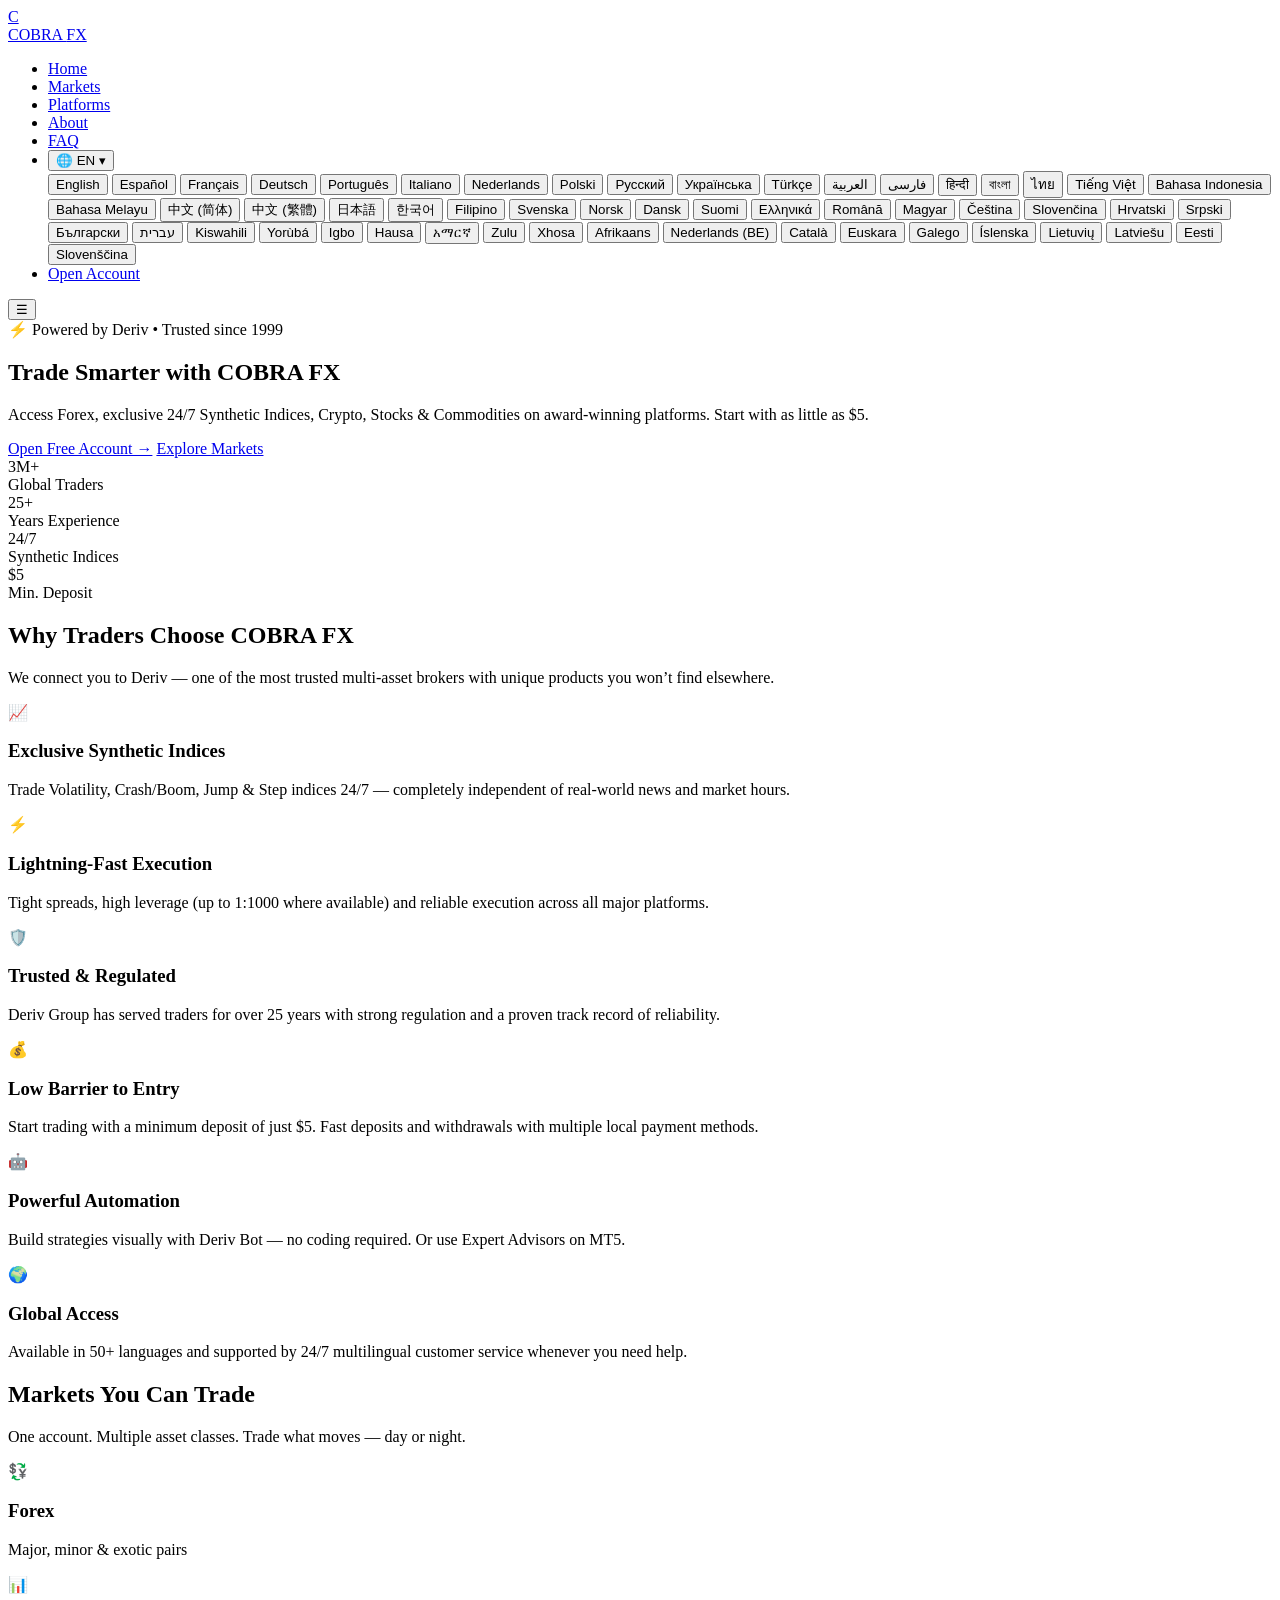
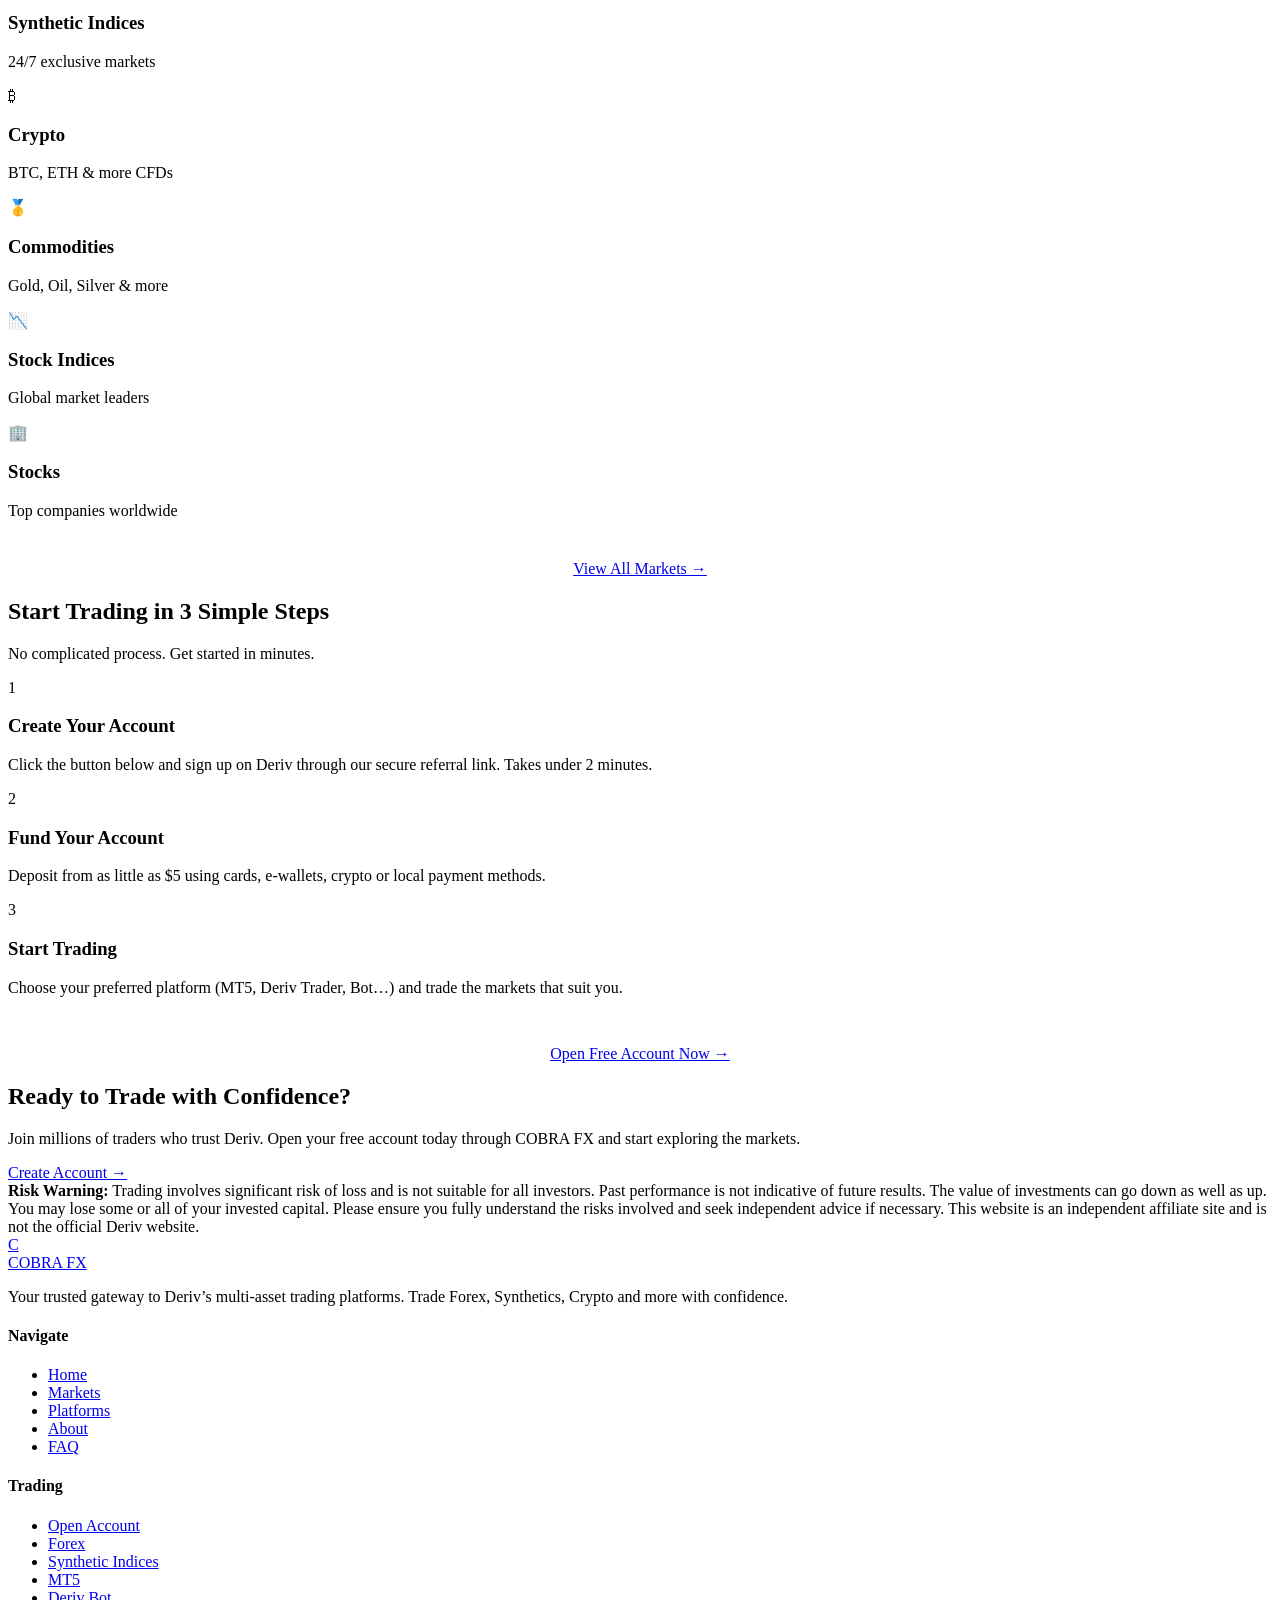
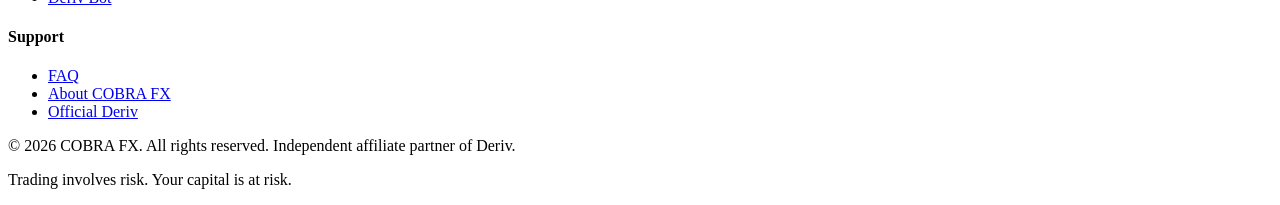
==== index.html @ 8d93c989 "Add files via upload" ====
<!DOCTYPE html>
<html lang="en">
<head>
  <meta charset="UTF-8">
  <meta name="viewport" content="width=device-width, initial-scale=1.0">
  <title>COBRA FX | Trade Forex, Synthetics & More with Deriv</title>
  <meta name="description" content="COBRA FX – Your gateway to professional trading on Deriv. Trade Forex, Synthetic Indices, Crypto, Stocks & Commodities 24/7. Low deposits, tight spreads, powerful platforms.">
  <link rel="preconnect" href="https://fonts.googleapis.com">
  <link rel="preconnect" href="https://fonts.gstatic.com" crossorigin>
  <link href="https://fonts.googleapis.com/css2?family=Inter:wght@400;500;600;700;800&display=swap" rel="stylesheet">
  <link rel="stylesheet" href="css/styles.css">
</head>
<body>
  <!-- Header -->
  <header class="header">
    <div class="container">
      <nav class="nav">
        <a href="index.html" class="logo">
          <div class="logo-icon">C</div>
          COBRA <span>FX</span>
        </a>
        <ul class="nav-links">
          <li><a href="index.html" class="active">Home</a></li>
          <li><a href="markets.html">Markets</a></li>
          <li><a href="platforms.html">Platforms</a></li>
          <li><a href="about.html">About</a></li>
          <li><a href="faq.html">FAQ</a></li>
          <li>
            <div class="lang-selector">
              <button class="lang-btn">🌐 EN ▾</button>
              <div class="lang-dropdown">
                <button>English</button>
                <button>Español</button>
                <button>Français</button>
                <button>Deutsch</button>
                <button>Português</button>
                <button>Italiano</button>
                <button>Nederlands</button>
                <button>Polski</button>
                <button>Русский</button>
                <button>Українська</button>
                <button>Türkçe</button>
                <button>العربية</button>
                <button>فارسی</button>
                <button>हिन्दी</button>
                <button>বাংলা</button>
                <button>ไทย</button>
                <button>Tiếng Việt</button>
                <button>Bahasa Indonesia</button>
                <button>Bahasa Melayu</button>
                <button>中文 (简体)</button>
                <button>中文 (繁體)</button>
                <button>日本語</button>
                <button>한국어</button>
                <button>Filipino</button>
                <button>Svenska</button>
                <button>Norsk</button>
                <button>Dansk</button>
                <button>Suomi</button>
                <button>Ελληνικά</button>
                <button>Română</button>
                <button>Magyar</button>
                <button>Čeština</button>
                <button>Slovenčina</button>
                <button>Hrvatski</button>
                <button>Srpski</button>
                <button>Български</button>
                <button>עברית</button>
                <button>Kiswahili</button>
                <button>Yorùbá</button>
                <button>Igbo</button>
                <button>Hausa</button>
                <button>አማርኛ</button>
                <button>Zulu</button>
                <button>Xhosa</button>
                <button>Afrikaans</button>
                <button>Nederlands (BE)</button>
                <button>Català</button>
                <button>Euskara</button>
                <button>Galego</button>
                <button>Íslenska</button>
                <button>Lietuvių</button>
                <button>Latviešu</button>
                <button>Eesti</button>
                <button>Slovenščina</button>
              </div>
            </div>
          </li>
          <li><a href="https://partner-tracking.deriv.com/click?a=7270&o=1&c=3&link_id=1" class="nav-cta" target="_blank" rel="noopener">Open Account</a></li>
        </ul>
        <button class="mobile-toggle" aria-label="Menu">☰</button>
      </nav>
    </div>
  </header>

  <!-- Hero -->
  <section class="hero">
    <div class="container">
      <div class="hero-content">
        <div class="hero-badge">⚡ Powered by Deriv • Trusted since 1999</div>
        <h1>Trade Smarter with <span class="highlight">COBRA FX</span></h1>
        <p class="hero-sub">Access Forex, exclusive 24/7 Synthetic Indices, Crypto, Stocks & Commodities on award-winning platforms. Start with as little as $5.</p>
        <div class="hero-actions">
          <a href="https://partner-tracking.deriv.com/click?a=7270&o=1&c=3&link_id=1" class="btn btn-primary btn-lg" target="_blank" rel="noopener">Open Free Account →</a>
          <a href="markets.html" class="btn btn-outline btn-lg">Explore Markets</a>
        </div>
        <div class="hero-stats">
          <div class="stat">
            <div class="stat-value">3M+</div>
            <div class="stat-label">Global Traders</div>
          </div>
          <div class="stat">
            <div class="stat-value">25+</div>
            <div class="stat-label">Years Experience</div>
          </div>
          <div class="stat">
            <div class="stat-value">24/7</div>
            <div class="stat-label">Synthetic Indices</div>
          </div>
          <div class="stat">
            <div class="stat-value">$5</div>
            <div class="stat-label">Min. Deposit</div>
          </div>
        </div>
      </div>
    </div>
  </section>

  <!-- Why Trade -->
  <section class="section">
    <div class="container">
      <div class="section-header">
        <h2>Why Traders Choose COBRA FX</h2>
        <p>We connect you to Deriv — one of the most trusted multi-asset brokers with unique products you won’t find elsewhere.</p>
      </div>
      <div class="cards-grid">
        <div class="card">
          <div class="card-icon">📈</div>
          <h3>Exclusive Synthetic Indices</h3>
          <p>Trade Volatility, Crash/Boom, Jump & Step indices 24/7 — completely independent of real-world news and market hours.</p>
        </div>
        <div class="card">
          <div class="card-icon">⚡</div>
          <h3>Lightning-Fast Execution</h3>
          <p>Tight spreads, high leverage (up to 1:1000 where available) and reliable execution across all major platforms.</p>
        </div>
        <div class="card">
          <div class="card-icon">🛡️</div>
          <h3>Trusted & Regulated</h3>
          <p>Deriv Group has served traders for over 25 years with strong regulation and a proven track record of reliability.</p>
        </div>
        <div class="card">
          <div class="card-icon">💰</div>
          <h3>Low Barrier to Entry</h3>
          <p>Start trading with a minimum deposit of just $5. Fast deposits and withdrawals with multiple local payment methods.</p>
        </div>
        <div class="card">
          <div class="card-icon">🤖</div>
          <h3>Powerful Automation</h3>
          <p>Build strategies visually with Deriv Bot — no coding required. Or use Expert Advisors on MT5.</p>
        </div>
        <div class="card">
          <div class="card-icon">🌍</div>
          <h3>Global Access</h3>
          <p>Available in 50+ languages and supported by 24/7 multilingual customer service whenever you need help.</p>
        </div>
      </div>
    </div>
  </section>

  <!-- Markets Preview -->
  <section class="section" style="background: var(--bg-secondary);">
    <div class="container">
      <div class="section-header">
        <h2>Markets You Can Trade</h2>
        <p>One account. Multiple asset classes. Trade what moves — day or night.</p>
      </div>
      <div class="markets-grid">
        <div class="market-card">
          <div class="market-icon">💱</div>
          <h3>Forex</h3>
          <p>Major, minor & exotic pairs</p>
        </div>
        <div class="market-card">
          <div class="market-icon">📊</div>
          <h3>Synthetic Indices</h3>
          <p>24/7 exclusive markets</p>
        </div>
        <div class="market-card">
          <div class="market-icon">₿</div>
          <h3>Crypto</h3>
          <p>BTC, ETH & more CFDs</p>
        </div>
        <div class="market-card">
          <div class="market-icon">🥇</div>
          <h3>Commodities</h3>
          <p>Gold, Oil, Silver & more</p>
        </div>
        <div class="market-card">
          <div class="market-icon">📉</div>
          <h3>Stock Indices</h3>
          <p>Global market leaders</p>
        </div>
        <div class="market-card">
          <div class="market-icon">🏢</div>
          <h3>Stocks</h3>
          <p>Top companies worldwide</p>
        </div>
      </div>
      <div style="text-align: center; margin-top: 40px;">
        <a href="markets.html" class="btn btn-outline">View All Markets →</a>
      </div>
    </div>
  </section>

  <!-- How it Works -->
  <section class="section">
    <div class="container">
      <div class="section-header">
        <h2>Start Trading in 3 Simple Steps</h2>
        <p>No complicated process. Get started in minutes.</p>
      </div>
      <div class="steps">
        <div class="step">
          <div class="step-number">1</div>
          <h3>Create Your Account</h3>
          <p>Click the button below and sign up on Deriv through our secure referral link. Takes under 2 minutes.</p>
        </div>
        <div class="step">
          <div class="step-number">2</div>
          <h3>Fund Your Account</h3>
          <p>Deposit from as little as $5 using cards, e-wallets, crypto or local payment methods.</p>
        </div>
        <div class="step">
          <div class="step-number">3</div>
          <h3>Start Trading</h3>
          <p>Choose your preferred platform (MT5, Deriv Trader, Bot…) and trade the markets that suit you.</p>
        </div>
      </div>
      <div style="text-align: center; margin-top: 48px;">
        <a href="https://partner-tracking.deriv.com/click?a=7270&o=1&c=3&link_id=1" class="btn btn-primary btn-lg" target="_blank" rel="noopener">Open Free Account Now →</a>
      </div>
    </div>
  </section>

  <!-- CTA Banner -->
  <section class="section">
    <div class="container">
      <div class="cta-banner">
        <h2>Ready to Trade with Confidence?</h2>
        <p>Join millions of traders who trust Deriv. Open your free account today through COBRA FX and start exploring the markets.</p>
        <a href="https://partner-tracking.deriv.com/click?a=7270&o=1&c=3&link_id=1" class="btn btn-primary btn-lg" target="_blank" rel="noopener">Create Account →</a>
      </div>
    </div>
  </section>

  <!-- Risk Disclaimer -->
  <div class="container">
    <div class="risk-disclaimer">
      <strong>Risk Warning:</strong> Trading involves significant risk of loss and is not suitable for all investors. Past performance is not indicative of future results. The value of investments can go down as well as up. You may lose some or all of your invested capital. Please ensure you fully understand the risks involved and seek independent advice if necessary. This website is an independent affiliate site and is not the official Deriv website.
    </div>
  </div>

  <!-- Footer -->
  <footer class="footer">
    <div class="container">
      <div class="footer-grid">
        <div class="footer-brand">
          <a href="index.html" class="logo">
            <div class="logo-icon">C</div>
            COBRA <span>FX</span>
          </a>
          <p>Your trusted gateway to Deriv’s multi-asset trading platforms. Trade Forex, Synthetics, Crypto and more with confidence.</p>
        </div>
        <div>
          <h4>Navigate</h4>
          <ul>
            <li><a href="index.html">Home</a></li>
            <li><a href="markets.html">Markets</a></li>
            <li><a href="platforms.html">Platforms</a></li>
            <li><a href="about.html">About</a></li>
            <li><a href="faq.html">FAQ</a></li>
          </ul>
        </div>
        <div>
          <h4>Trading</h4>
          <ul>
            <li><a href="https://partner-tracking.deriv.com/click?a=7270&o=1&c=3&link_id=1" target="_blank" rel="noopener">Open Account</a></li>
            <li><a href="markets.html">Forex</a></li>
            <li><a href="markets.html">Synthetic Indices</a></li>
            <li><a href="platforms.html">MT5</a></li>
            <li><a href="platforms.html">Deriv Bot</a></li>
          </ul>
        </div>
        <div>
          <h4>Support</h4>
          <ul>
            <li><a href="faq.html">FAQ</a></li>
            <li><a href="about.html">About COBRA FX</a></li>
            <li><a href="https://deriv.com" target="_blank" rel="noopener">Official Deriv</a></li>
          </ul>
        </div>
      </div>
      <div class="footer-bottom">
        <p>© 2026 COBRA FX. All rights reserved. Independent affiliate partner of Deriv.</p>
        <p>Trading involves risk. Your capital is at risk.</p>
      </div>
    </div>
  </footer>

  <script src="js/main.js"></script>
</body>
</html>
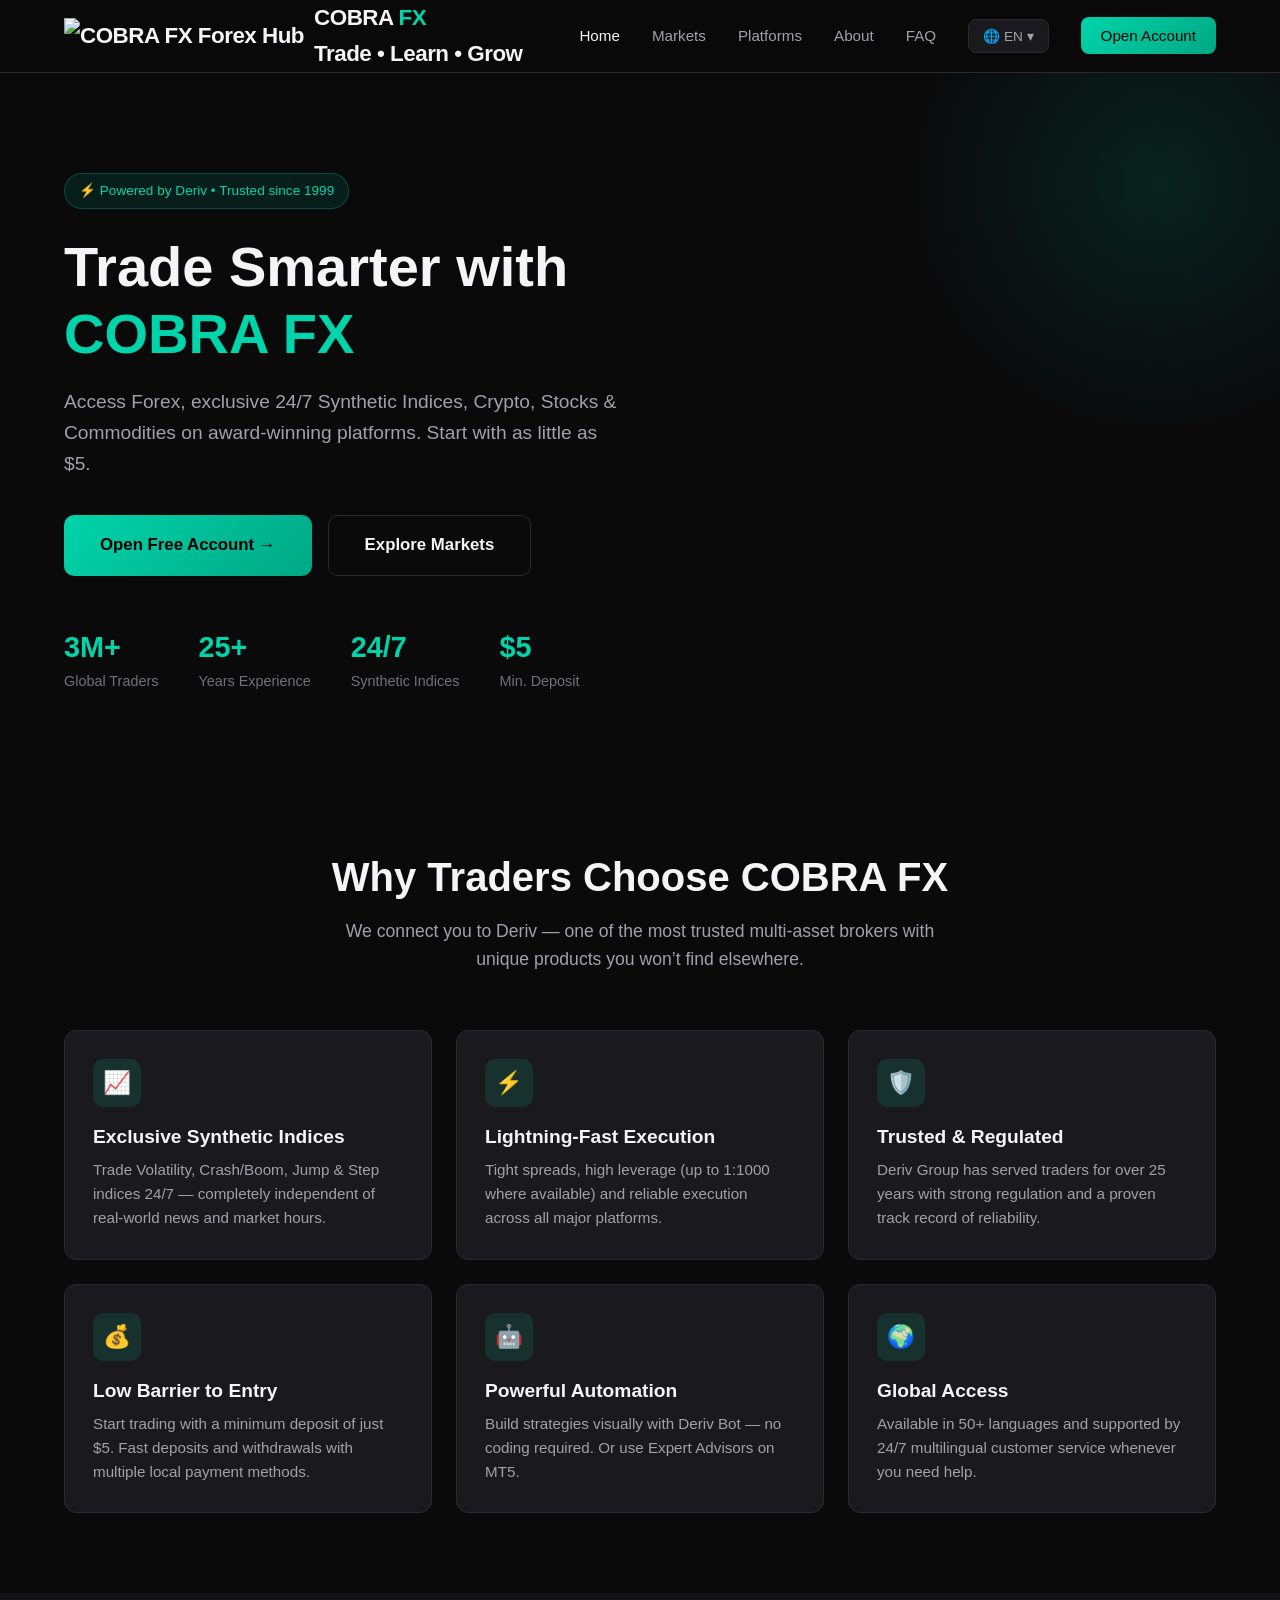
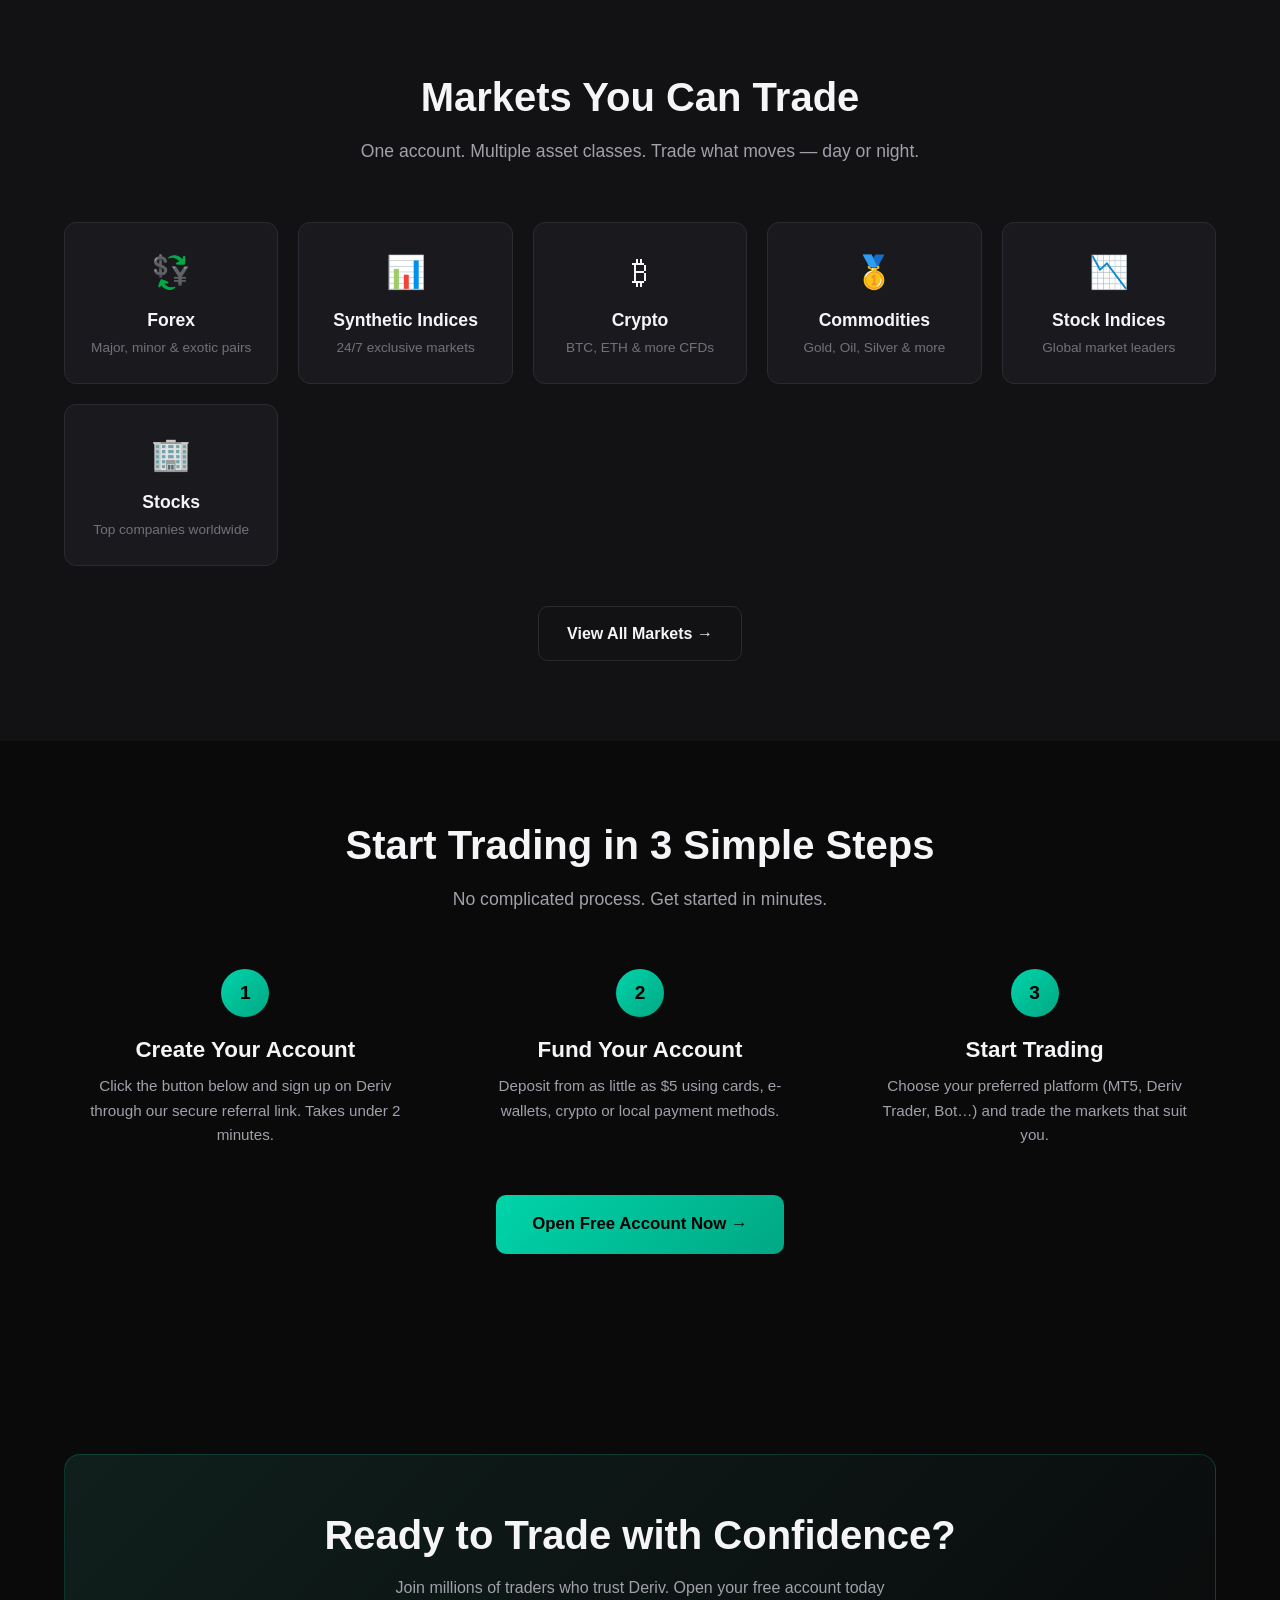
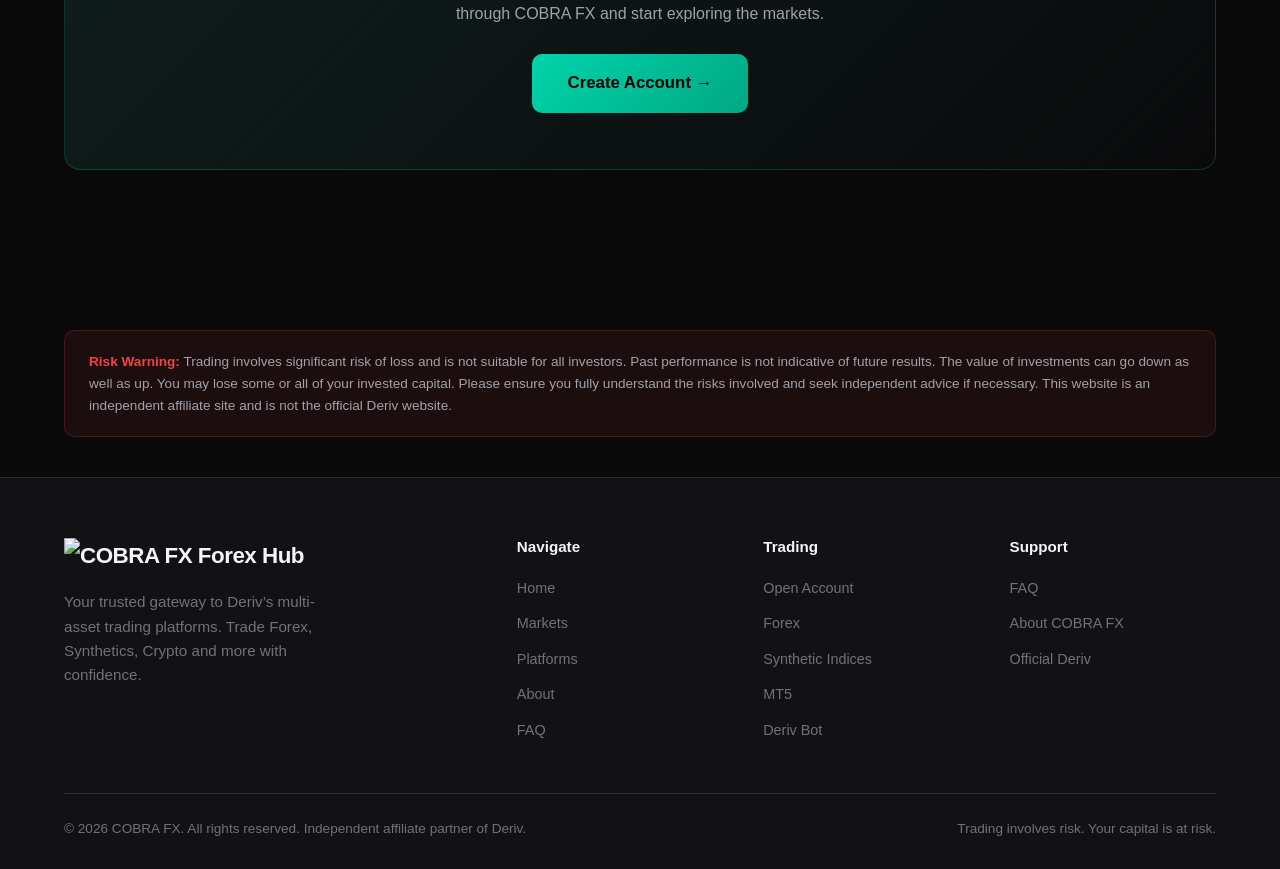
==== commit 319c82fb: "Add files via upload" ====
--- a/index.html
+++ b/index.html
@@ -16,8 +16,11 @@
     <div class="container">
       <nav class="nav">
         <a href="index.html" class="logo">
-          <div class="logo-icon">C</div>
-          COBRA <span>FX</span>
+          <img src="images/logo.png" alt="COBRA FX Forex Hub">
+          <div class="logo-text">
+            <div class="brand">COBRA <span>FX</span></div>
+            <div class="tagline">Trade • Learn • Grow</div>
+          </div>
         </a>
         <ul class="nav-links">
           <li><a href="index.html" class="active">Home</a></li>
@@ -266,9 +269,8 @@
     <div class="container">
       <div class="footer-grid">
         <div class="footer-brand">
-          <a href="index.html" class="logo">
-            <div class="logo-icon">C</div>
-            COBRA <span>FX</span>
+          <a href="index.html" class="logo logo-footer">
+            <img src="images/logo.png" alt="COBRA FX Forex Hub">
           </a>
           <p>Your trusted gateway to Deriv’s multi-asset trading platforms. Trade Forex, Synthetics, Crypto and more with confidence.</p>
         </div>
--- a/css/styles.css
+++ b/css/styles.css
@@ -0,0 +1,742 @@
+/* COBRA FX - Dark Professional Theme */
+:root {
+  --bg-primary: #0a0a0b;
+  --bg-secondary: #121214;
+  --bg-card: #1a1a1e;
+  --bg-hover: #222228;
+  --text-primary: #f5f5f7;
+  --text-secondary: #a1a1aa;
+  --text-muted: #71717a;
+  --accent: #00d4aa;
+  --accent-hover: #00b894;
+  --accent-dark: #00a884;
+  --border: #2a2a30;
+  --danger: #ef4444;
+  --warning: #f59e0b;
+  --gradient: linear-gradient(135deg, #00d4aa 0%, #00a884 100%);
+  --shadow: 0 4px 24px rgba(0, 0, 0, 0.4);
+  --radius: 12px;
+  --transition: all 0.25s ease;
+}
+
+* {
+  margin: 0;
+  padding: 0;
+  box-sizing: border-box;
+}
+
+html {
+  scroll-behavior: smooth;
+}
+
+body {
+  font-family: 'Inter', -apple-system, BlinkMacSystemFont, 'Segoe UI', Roboto, sans-serif;
+  background: var(--bg-primary);
+  color: var(--text-primary);
+  line-height: 1.6;
+  min-height: 100vh;
+}
+
+a {
+  color: var(--accent);
+  text-decoration: none;
+  transition: var(--transition);
+}
+
+a:hover {
+  color: var(--accent-hover);
+}
+
+img {
+  max-width: 100%;
+  height: auto;
+}
+
+/* Typography */
+h1, h2, h3, h4 {
+  font-weight: 700;
+  line-height: 1.2;
+}
+
+h1 { font-size: clamp(2.2rem, 5vw, 3.5rem); }
+h2 { font-size: clamp(1.8rem, 4vw, 2.5rem); }
+h3 { font-size: 1.4rem; }
+
+.container {
+  width: 100%;
+  max-width: 1200px;
+  margin: 0 auto;
+  padding: 0 24px;
+}
+
+/* Header / Nav */
+.header {
+  position: sticky;
+  top: 0;
+  z-index: 1000;
+  background: rgba(10, 10, 11, 0.92);
+  backdrop-filter: blur(12px);
+  border-bottom: 1px solid var(--border);
+}
+
+.nav {
+  display: flex;
+  align-items: center;
+  justify-content: space-between;
+  height: 72px;
+}
+
+.logo {
+  display: flex;
+  align-items: center;
+  gap: 10px;
+  font-size: 1.4rem;
+  font-weight: 800;
+  color: var(--text-primary);
+  letter-spacing: -0.5px;
+}
+
+.logo span {
+  color: var(--accent);
+}
+
+.logo-icon {
+  width: 36px;
+  height: 36px;
+  background: var(--gradient);
+  border-radius: 8px;
+  display: flex;
+  align-items: center;
+  justify-content: center;
+  font-weight: 900;
+  color: #000;
+  font-size: 1.1rem;
+}
+
+.nav-links {
+  display: flex;
+  align-items: center;
+  gap: 32px;
+  list-style: none;
+}
+
+.nav-links a {
+  color: var(--text-secondary);
+  font-weight: 500;
+  font-size: 0.95rem;
+}
+
+.nav-links a:hover,
+.nav-links a.active {
+  color: var(--text-primary);
+}
+
+.nav-cta {
+  background: var(--gradient);
+  color: #000 !important;
+  padding: 10px 20px;
+  border-radius: 8px;
+  font-weight: 600;
+  font-size: 0.9rem;
+}
+
+.nav-cta:hover {
+  opacity: 0.9;
+  transform: translateY(-1px);
+}
+
+.mobile-toggle {
+  display: none;
+  background: none;
+  border: none;
+  color: var(--text-primary);
+  font-size: 1.5rem;
+  cursor: pointer;
+}
+
+/* Language Selector */
+.lang-selector {
+  position: relative;
+}
+
+.lang-btn {
+  background: var(--bg-card);
+  border: 1px solid var(--border);
+  color: var(--text-secondary);
+  padding: 8px 14px;
+  border-radius: 8px;
+  cursor: pointer;
+  font-size: 0.85rem;
+  display: flex;
+  align-items: center;
+  gap: 6px;
+}
+
+.lang-dropdown {
+  position: absolute;
+  top: 110%;
+  right: 0;
+  background: var(--bg-card);
+  border: 1px solid var(--border);
+  border-radius: var(--radius);
+  width: 280px;
+  max-height: 360px;
+  overflow-y: auto;
+  display: none;
+  z-index: 100;
+  box-shadow: var(--shadow);
+}
+
+.lang-dropdown.open {
+  display: block;
+}
+
+.lang-dropdown button {
+  display: block;
+  width: 100%;
+  text-align: left;
+  padding: 10px 16px;
+  background: none;
+  border: none;
+  color: var(--text-secondary);
+  cursor: pointer;
+  font-size: 0.9rem;
+}
+
+.lang-dropdown button:hover {
+  background: var(--bg-hover);
+  color: var(--text-primary);
+}
+
+/* Buttons */
+.btn {
+  display: inline-flex;
+  align-items: center;
+  justify-content: center;
+  gap: 8px;
+  padding: 14px 28px;
+  border-radius: 10px;
+  font-weight: 600;
+  font-size: 1rem;
+  cursor: pointer;
+  transition: var(--transition);
+  border: none;
+  text-decoration: none;
+}
+
+.btn-primary {
+  background: var(--gradient);
+  color: #000;
+}
+
+.btn-primary:hover {
+  opacity: 0.92;
+  transform: translateY(-2px);
+  box-shadow: 0 8px 24px rgba(0, 212, 170, 0.25);
+}
+
+.btn-outline {
+  background: transparent;
+  border: 1.5px solid var(--border);
+  color: var(--text-primary);
+}
+
+.btn-outline:hover {
+  border-color: var(--accent);
+  color: var(--accent);
+}
+
+.btn-lg {
+  padding: 16px 36px;
+  font-size: 1.05rem;
+}
+
+/* Hero */
+.hero {
+  padding: 100px 0 80px;
+  position: relative;
+  overflow: hidden;
+}
+
+.hero::before {
+  content: '';
+  position: absolute;
+  top: -20%;
+  right: -10%;
+  width: 500px;
+  height: 500px;
+  background: radial-gradient(circle, rgba(0, 212, 170, 0.12) 0%, transparent 70%);
+  pointer-events: none;
+}
+
+.hero-content {
+  max-width: 720px;
+}
+
+.hero-badge {
+  display: inline-flex;
+  align-items: center;
+  gap: 8px;
+  background: rgba(0, 212, 170, 0.1);
+  border: 1px solid rgba(0, 212, 170, 0.25);
+  color: var(--accent);
+  padding: 6px 14px;
+  border-radius: 50px;
+  font-size: 0.85rem;
+  font-weight: 500;
+  margin-bottom: 24px;
+}
+
+.hero h1 {
+  margin-bottom: 20px;
+}
+
+.hero h1 .highlight {
+  color: var(--accent);
+}
+
+.hero-sub {
+  font-size: 1.2rem;
+  color: var(--text-secondary);
+  margin-bottom: 36px;
+  max-width: 560px;
+}
+
+.hero-actions {
+  display: flex;
+  flex-wrap: wrap;
+  gap: 16px;
+  margin-bottom: 48px;
+}
+
+.hero-stats {
+  display: flex;
+  flex-wrap: wrap;
+  gap: 40px;
+}
+
+.stat {
+  text-align: left;
+}
+
+.stat-value {
+  font-size: 1.8rem;
+  font-weight: 800;
+  color: var(--accent);
+}
+
+.stat-label {
+  font-size: 0.9rem;
+  color: var(--text-muted);
+}
+
+/* Sections */
+.section {
+  padding: 80px 0;
+}
+
+.section-header {
+  text-align: center;
+  max-width: 640px;
+  margin: 0 auto 56px;
+}
+
+.section-header h2 {
+  margin-bottom: 16px;
+}
+
+.section-header p {
+  color: var(--text-secondary);
+  font-size: 1.1rem;
+}
+
+/* Cards Grid */
+.cards-grid {
+  display: grid;
+  grid-template-columns: repeat(auto-fit, minmax(280px, 1fr));
+  gap: 24px;
+}
+
+.card {
+  background: var(--bg-card);
+  border: 1px solid var(--border);
+  border-radius: var(--radius);
+  padding: 28px;
+  transition: var(--transition);
+}
+
+.card:hover {
+  border-color: rgba(0, 212, 170, 0.35);
+  transform: translateY(-4px);
+  box-shadow: var(--shadow);
+}
+
+.card-icon {
+  width: 48px;
+  height: 48px;
+  background: rgba(0, 212, 170, 0.12);
+  border-radius: 10px;
+  display: flex;
+  align-items: center;
+  justify-content: center;
+  font-size: 1.4rem;
+  margin-bottom: 18px;
+  color: var(--accent);
+}
+
+.card h3 {
+  margin-bottom: 10px;
+  font-size: 1.2rem;
+}
+
+.card p {
+  color: var(--text-secondary);
+  font-size: 0.95rem;
+}
+
+/* Markets */
+.markets-grid {
+  display: grid;
+  grid-template-columns: repeat(auto-fit, minmax(200px, 1fr));
+  gap: 20px;
+}
+
+.market-card {
+  background: var(--bg-card);
+  border: 1px solid var(--border);
+  border-radius: var(--radius);
+  padding: 24px;
+  text-align: center;
+  transition: var(--transition);
+}
+
+.market-card:hover {
+  border-color: var(--accent);
+  transform: translateY(-3px);
+}
+
+.market-icon {
+  font-size: 2rem;
+  margin-bottom: 12px;
+}
+
+.market-card h3 {
+  font-size: 1.1rem;
+  margin-bottom: 6px;
+}
+
+.market-card p {
+  font-size: 0.85rem;
+  color: var(--text-muted);
+}
+
+/* Platforms */
+.platform-list {
+  display: grid;
+  gap: 20px;
+}
+
+.platform-item {
+  display: flex;
+  gap: 24px;
+  background: var(--bg-card);
+  border: 1px solid var(--border);
+  border-radius: var(--radius);
+  padding: 28px;
+  align-items: flex-start;
+  transition: var(--transition);
+}
+
+.platform-item:hover {
+  border-color: rgba(0, 212, 170, 0.3);
+}
+
+.platform-icon {
+  width: 56px;
+  height: 56px;
+  background: rgba(0, 212, 170, 0.12);
+  border-radius: 12px;
+  display: flex;
+  align-items: center;
+  justify-content: center;
+  font-size: 1.6rem;
+  flex-shrink: 0;
+  color: var(--accent);
+}
+
+.platform-item h3 {
+  margin-bottom: 8px;
+}
+
+.platform-item p {
+  color: var(--text-secondary);
+  font-size: 0.95rem;
+}
+
+/* Steps */
+.steps {
+  display: grid;
+  grid-template-columns: repeat(auto-fit, minmax(240px, 1fr));
+  gap: 32px;
+  counter-reset: step;
+}
+
+.step {
+  position: relative;
+  text-align: center;
+  padding: 0 16px;
+}
+
+.step-number {
+  width: 48px;
+  height: 48px;
+  background: var(--gradient);
+  color: #000;
+  border-radius: 50%;
+  display: flex;
+  align-items: center;
+  justify-content: center;
+  font-weight: 800;
+  font-size: 1.2rem;
+  margin: 0 auto 20px;
+}
+
+.step h3 {
+  margin-bottom: 10px;
+}
+
+.step p {
+  color: var(--text-secondary);
+  font-size: 0.95rem;
+}
+
+/* CTA Banner */
+.cta-banner {
+  background: linear-gradient(135deg, #0f1f1c 0%, #0a0a0b 100%);
+  border: 1px solid rgba(0, 212, 170, 0.2);
+  border-radius: 16px;
+  padding: 56px 40px;
+  text-align: center;
+  margin: 40px 0;
+}
+
+.cta-banner h2 {
+  margin-bottom: 16px;
+}
+
+.cta-banner p {
+  color: var(--text-secondary);
+  margin-bottom: 28px;
+  max-width: 520px;
+  margin-left: auto;
+  margin-right: auto;
+}
+
+/* FAQ */
+.faq-list {
+  max-width: 760px;
+  margin: 0 auto;
+}
+
+.faq-item {
+  background: var(--bg-card);
+  border: 1px solid var(--border);
+  border-radius: var(--radius);
+  margin-bottom: 12px;
+  overflow: hidden;
+}
+
+.faq-question {
+  width: 100%;
+  background: none;
+  border: none;
+  color: var(--text-primary);
+  padding: 20px 24px;
+  text-align: left;
+  font-size: 1.05rem;
+  font-weight: 600;
+  cursor: pointer;
+  display: flex;
+  justify-content: space-between;
+  align-items: center;
+}
+
+.faq-question:hover {
+  background: var(--bg-hover);
+}
+
+.faq-answer {
+  padding: 0 24px 20px;
+  color: var(--text-secondary);
+  display: none;
+}
+
+.faq-item.open .faq-answer {
+  display: block;
+}
+
+.faq-item.open .faq-question span {
+  transform: rotate(45deg);
+}
+
+/* Languages Section */
+.languages-grid {
+  display: grid;
+  grid-template-columns: repeat(auto-fill, minmax(140px, 1fr));
+  gap: 12px;
+}
+
+.lang-item {
+  background: var(--bg-card);
+  border: 1px solid var(--border);
+  border-radius: 8px;
+  padding: 12px 16px;
+  text-align: center;
+  font-size: 0.9rem;
+  color: var(--text-secondary);
+  transition: var(--transition);
+}
+
+.lang-item:hover {
+  border-color: var(--accent);
+  color: var(--accent);
+}
+
+/* Footer */
+.footer {
+  background: var(--bg-secondary);
+  border-top: 1px solid var(--border);
+  padding: 60px 0 30px;
+  margin-top: 40px;
+}
+
+.footer-grid {
+  display: grid;
+  grid-template-columns: 2fr 1fr 1fr 1fr;
+  gap: 40px;
+  margin-bottom: 40px;
+}
+
+.footer-brand p {
+  color: var(--text-muted);
+  margin-top: 16px;
+  font-size: 0.95rem;
+  max-width: 280px;
+}
+
+.footer h4 {
+  font-size: 0.95rem;
+  margin-bottom: 18px;
+  color: var(--text-primary);
+}
+
+.footer ul {
+  list-style: none;
+}
+
+.footer ul li {
+  margin-bottom: 10px;
+}
+
+.footer ul a {
+  color: var(--text-muted);
+  font-size: 0.9rem;
+}
+
+.footer ul a:hover {
+  color: var(--accent);
+}
+
+.footer-bottom {
+  border-top: 1px solid var(--border);
+  padding-top: 24px;
+  display: flex;
+  flex-wrap: wrap;
+  justify-content: space-between;
+  gap: 16px;
+  font-size: 0.85rem;
+  color: var(--text-muted);
+}
+
+.risk-disclaimer {
+  background: rgba(239, 68, 68, 0.08);
+  border: 1px solid rgba(239, 68, 68, 0.2);
+  border-radius: 10px;
+  padding: 20px 24px;
+  margin: 40px 0 20px;
+  font-size: 0.85rem;
+  color: var(--text-secondary);
+  line-height: 1.6;
+}
+
+.risk-disclaimer strong {
+  color: var(--danger);
+}
+
+/* Page specific */
+.page-hero {
+  padding: 60px 0 40px;
+  text-align: center;
+}
+
+.page-hero h1 {
+  margin-bottom: 12px;
+}
+
+.page-hero p {
+  color: var(--text-secondary);
+  font-size: 1.15rem;
+  max-width: 560px;
+  margin: 0 auto;
+}
+
+/* Responsive */
+@media (max-width: 900px) {
+  .nav-links {
+    display: none;
+    position: absolute;
+    top: 72px;
+    left: 0;
+    right: 0;
+    background: var(--bg-secondary);
+    flex-direction: column;
+    padding: 24px;
+    border-bottom: 1px solid var(--border);
+    gap: 16px;
+  }
+
+  .nav-links.open {
+    display: flex;
+  }
+
+  .mobile-toggle {
+    display: block;
+  }
+
+  .footer-grid {
+    grid-template-columns: 1fr 1fr;
+  }
+
+  .platform-item {
+    flex-direction: column;
+    gap: 16px;
+  }
+}
+
+@media (max-width: 600px) {
+  .hero {
+    padding: 60px 0 50px;
+  }
+
+  .hero-stats {
+    gap: 24px;
+  }
+
+  .footer-grid {
+    grid-template-columns: 1fr;
+  }
+
+  .cta-banner {
+    padding: 40px 24px;
+  }
+}
